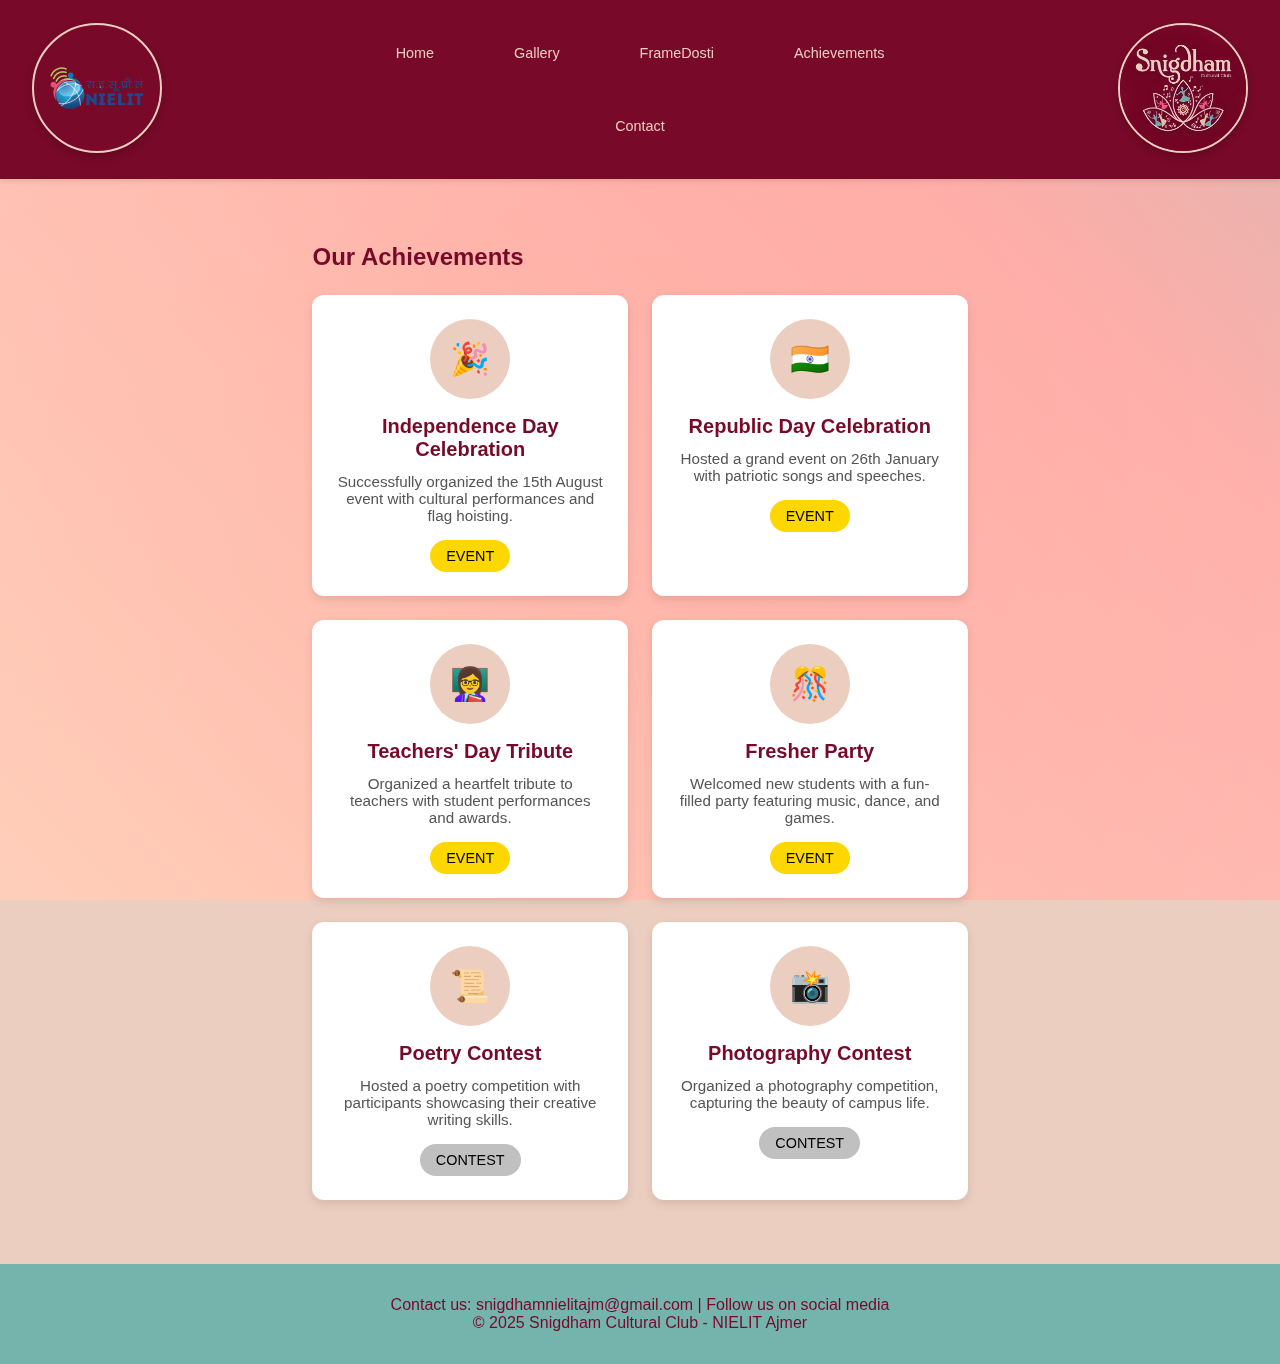
==== achievements.html @ 50a0bdaa "initial setup" ====
<!DOCTYPE html>
<html lang="en">
<head>
    <meta charset="UTF-8">
    <meta name="viewport" content="width=device-width, initial-scale=1.0">
    <title>Achievements - Snigdham Cultural Club</title>
    <link rel="stylesheet" href="style.css">
</head>
<body>
    <header>
        <!-- College Logo on the Left -->
        <div class="college-logo">
            <img src="Picsart_25-02-25_23-54-40-052.png" alt="NIELIT Ajmer Logo" class="logo-img">
        </div>
    
        <!-- Navigation in the Middle -->
        <nav>
            <a href="index.html">Home</a>
            <a href="gallery.html">Gallery</a>
            <a href="framedosti.html">FrameDosti</a>
            <a href="achievements.html">Achievements</a>
            <a href="contact.html">Contact</a>
        </nav>
    
        <!-- Club Logo on the Right -->
        <div class="club-logo">
            <img src="snig.jpeg" alt="Snigdham Cultural Club Logo" class="logo-img">
        </div>
    </header>

    <div class="container">
        <section class="achievements-section">
            <h2>Our Achievements</h2>
            <div class="achievement-grid">
                <!-- Achievement 1: Independence Day Event -->
                <article class="achievement-card">
                    <div class="achievement-icon">🎉</div>
                    <h3>Independence Day Celebration</h3>
                    <p>Successfully organized the 15th August event with cultural performances and flag hoisting.</p>
                    <div class="achievement-badge badge-gold">Event</div>
                </article>

                <!-- Achievement 2: Republic Day Event -->
                <article class="achievement-card">
                    <div class="achievement-icon">🇮🇳</div>
                    <h3>Republic Day Celebration</h3>
                    <p>Hosted a grand event on 26th January with patriotic songs and speeches.</p>
                    <div class="achievement-badge badge-gold">Event</div>
                </article>

                <!-- Achievement 3: Teachers' Day Event -->
                <article class="achievement-card">
                    <div class="achievement-icon">👩‍🏫</div>
                    <h3>Teachers' Day Tribute</h3>
                    <p>Organized a heartfelt tribute to teachers with student performances and awards.</p>
                    <div class="achievement-badge badge-gold">Event</div>
                </article>

                <!-- Achievement 4: Fresher Party -->
                <article class="achievement-card">
                    <div class="achievement-icon">🎊</div>
                    <h3>Fresher Party</h3>
                    <p>Welcomed new students with a fun-filled party featuring music, dance, and games.</p>
                    <div class="achievement-badge badge-gold">Event</div>
                </article>

                <!-- Achievement 5: Poetry Contest -->
                <article class="achievement-card">
                    <div class="achievement-icon">📜</div>
                    <h3>Poetry Contest</h3>
                    <p>Hosted a poetry competition with participants showcasing their creative writing skills.</p>
                    <div class="achievement-badge badge-silver">Contest</div>
                </article>

                <!-- Achievement 6: Photography Contest -->
                <article class="achievement-card">
                    <div class="achievement-icon">📸</div>
                    <h3>Photography Contest</h3>
                    <p>Organized a photography competition, capturing the beauty of campus life.</p>
                    <div class="achievement-badge badge-silver">Contest</div>
                </article>
            </div>
        </section>
    </div>

    <footer>
        <p>Contact us: snigdhamnielitajm@gmail.com | Follow us on social media</p>
        <p>© 2025 Snigdham Cultural Club - NIELIT Ajmer</p>
    </footer>

    <!-- Animated Background -->
    <div class="animated-bg"></div>
</body>
</html>
---- style.css ----
/* General Styles */
:root {
    --primary-bg: #EBCEBF;
    --primary-text: #780929;
    --secondary-bg: #FAFDEA;
    --secondary-text: #162C41;
    --accent-1: #75B3AD;
    --accent-2: #3E95A6;
}

* {
    margin: 0;
    padding: 0;
    box-sizing: border-box;
    font-family: 'Arial', sans-serif;
    transition: all 0.3s ease;
}

/* Base Styles */
body {
    background-color: var(--primary-bg);
    color: var(--primary-text);
    min-height: 100vh;
    display: flex;
    flex-direction: column;
}

/* Framedosti Theme */
body.framedosti {
    background-color: var(--secondary-bg);
    color: var(--secondary-text);
}

/* Header Styles */
/* Header Layout */
/* Header Layout */
header {
    display: flex;
    justify-content: space-between;
    align-items: center;
    padding: 1rem 2rem;
    background-color: var(--primary-text);
    color: var(--primary-bg);
    box-shadow: 0 2px 5px rgba(0, 0, 0, 0.1);
}

/* College Logo (Left Side) */
.college-logo {
    flex: 1;
    text-align: left;
}

/* Club Logo (Right Side) */
.club-logo {
    flex: 1;
    text-align: right;
}

/* Navigation Styles */
nav {
    flex: 2;
    display: flex;
    justify-content: center;
    gap: 1rem; /* Adjust gap between links */
    flex-wrap: nowrap; /* Prevent wrapping to next line */
    padding: 0 1rem; /* Add padding to prevent overflow */
}

nav a {
    color: var(--primary-bg);
    text-decoration: none;
    padding: 0.5rem 1rem;
    border-radius: 25px;
    transition: background-color 0.3s ease;
    white-space: nowrap; /* Prevent text wrapping */
    font-size: 0.9rem; /* Adjust font size if needed */
}

nav a:hover {
    background-color: rgba(255, 255, 255, 0.1);
}

/* Responsive Adjustments */
@media (max-width: 768px) {
    header {
        flex-direction: column;
        align-items: center;
        padding: 1rem;
    }

    .college-logo, .club-logo {
        text-align: center;
        margin-bottom: 1rem;
    }

    .logo-img {
        width: 60px;
        height: 60px;
    }

    nav {
        gap: 0.5rem; /* Reduce gap for smaller screens */
        padding: 0;
    }

    nav a {
        font-size: 0.8rem; /* Reduce font size for smaller screens */
        padding: 0.5rem;
    }
}

@media (max-width: 480px) {
    nav a {
        font-size: 0.75rem; /* Further reduce font size for mobile */
        padding: 0.3rem;
    }
}
/* College Logo (Left Side) */
.college-logo {
    flex: 1;
    text-align: left;
}

/* Club Logo (Right Side) */
.club-logo {
    flex: 1;
    text-align: right;
}

/* Logo Image Styles */
.logo-img {
    width: 130px; /* Adjust size as needed */
    height: 130px; /* Adjust size as needed */
    border-radius: 50%; /* Makes it circular */
    object-fit: cover;
    border: 2px solid var(--primary-bg); /* Border color matches theme */
}

/* Navigation Styles */
nav {
    flex: 2;
    display: flex;
    justify-content: center;
    gap: 1.5rem;
    flex-wrap: wrap;
}

nav a {
    color: var(--primary-bg);
    text-decoration: none;
    padding: 0.5rem 1rem;
    border-radius: 25px;
    transition: background-color 0.3s ease;
}

nav a:hover {
    background-color: rgba(255, 255, 255, 0.1);
}
nav a.active {
    background-color: rgb(24, 24, 24);
    font-weight: bold;
}
/* Responsive Adjustments */
@media (max-width: 768px) {
    header {
        flex-direction: column;
        align-items: center;
        padding: 1rem;
    }

    .college-logo, .club-logo {
        text-align: center;
        margin-bottom: 1rem;
    }

    .logo-img {
        width: 60px;
        height: 60px;
    }

    nav {
        gap: 1rem;
    }
}

body.framedosti header {
    background-color: var(--secondary-text);
    color: var(--secondary-bg);
}

/* Navigation */
nav {
    background-color: var(--primary-text);
    padding: 1rem;
    display: flex;
    justify-content: center;
    gap: 2rem;
    flex-wrap: wrap;
}


body.framedosti nav {
    background-color: var(--secondary-text);
}

nav a {
    color: var(--primary-bg);
    text-decoration: none;
    padding: 0.8rem 1.5rem;
    border-radius: 25px;
    position: relative;
    overflow: hidden;
}

nav a::before {
    content: '';
    position: absolute;
    top: 0;
    left: -100%;
    width: 100%;
    height: 100%;
    background: rgba(255, 255, 255, 0.1);
    transition: left 0.3s ease;
}

nav a:hover::before {
    left: 0;
}

body.framedosti nav a {
    color: var(--secondary-bg);
}

/* Main Content */
.container {
    flex: 1;
    max-width: 1200px;
    margin: 2rem auto;
    padding: 0 1.5rem;
}

.section {
    background: rgba(255, 255, 255, 0.9);
    padding: 2rem;
    margin-bottom: 2rem;
    border-radius: 15px;
    box-shadow: 0 4px 15px rgba(0, 0, 0, 0.1);
    transform: translateY(0);
}

.section:hover {
    transform: translateY(-5px);
    box-shadow: 0 8px 25px rgba(0, 0, 0, 0.15);
}

/* Activity Grid */
.activity-grid {
    display: grid;
    grid-template-columns: repeat(auto-fit, minmax(250px, 1fr));
    gap: 1.5rem;
    margin-top: 1rem;
}

.activity-card {
    background: white;
    padding: 1.5rem;
    border-radius: 12px;
    text-align: center;
    box-shadow: 0 4px 10px rgba(0, 0, 0, 0.1);
    transition: transform 0.3s ease, box-shadow 0.3s ease;
}

.activity-card:hover {
    transform: translateY(-5px);
    box-shadow: 0 6px 15px rgba(0, 0, 0, 0.15);
}

.activity-icon {
    font-size: 2.5rem;
    margin-bottom: 1rem;
}

.activity-card h3 {
    font-size: 1.25rem;
    margin-bottom: 0.75rem;
    color: var(--primary-text);
}

.activity-card p {
    font-size: 0.95rem;
    color: #555;
}

/* Gallery Grid */
.gallery-grid {
    display: grid;
    grid-template-columns: repeat(auto-fit, minmax(250px, 1fr));
    gap: 1.5rem;
    margin-top: 1rem;
}

.gallery-item {
    background: white;
    padding: 1.5rem;
    border-radius: 12px;
    text-align: center;
    box-shadow: 0 4px 10px rgba(0, 0, 0, 0.1);
    transition: transform 0.3s ease, box-shadow 0.3s ease;
}

.gallery-item:hover {
    transform: translateY(-5px);
    box-shadow: 0 6px 15px rgba(0, 0, 0, 0.15);
}

.gallery-item img {
    width: 100%;
    height: 200px;
    object-fit: cover;
    border-radius: 8px;
    margin-bottom: 1rem;
}

/* Achievements Section */
.achievements-section {
    padding: 2rem 0;
}

.achievement-grid {
    display: grid;
    grid-template-columns: repeat(auto-fit, minmax(300px, 1fr));
    gap: 1.5rem;
    margin-top: 1.5rem;
}

.achievement-card {
    background: white;
    padding: 1.5rem;
    border-radius: 12px;
    text-align: center;
    box-shadow: 0 4px 10px rgba(0, 0, 0, 0.1);
    transition: transform 0.3s ease, box-shadow 0.3s ease;
}

.achievement-card:hover {
    transform: translateY(-5px);
    box-shadow: 0 6px 15px rgba(0, 0, 0, 0.15);
}

.achievement-icon {
    width: 80px;
    height: 80px;
    margin: 0 auto 1rem;
    display: flex;
    align-items: center;
    justify-content: center;
    background: var(--primary-bg);
    border-radius: 50%;
    font-size: 2rem;
    color: var(--primary-text);
}

.achievement-card h3 {
    font-size: 1.25rem;
    margin-bottom: 0.75rem;
    color: var(--primary-text);
}

.achievement-card p {
    font-size: 0.95rem;
    color: #555;
    margin-bottom: 1rem;
}

.achievement-badge {
    display: inline-block;
    padding: 0.5rem 1rem;
    border-radius: 20px;
    font-size: 0.9rem;
    font-weight: 500;
    text-transform: uppercase;
}

.badge-gold { background: #FFD700; color: #000; }
.badge-silver { background: #C0C0C0; color: #000; }
.badge-bronze { background: #CD7F32; color: #fff; }

/* Buttons */
.btn {
    background: var(--primary-text);
    color: var(--primary-bg);
    padding: 0.8rem 2rem;
    border-radius: 30px;
    border: none;
    cursor: pointer;
    text-transform: uppercase;
    letter-spacing: 1px;
}

body.framedosti .btn {
    background: var(--secondary-text);
    color: var(--secondary-bg);
}

.btn:hover {
    transform: scale(1.05);
    box-shadow: 0 4px 15px rgba(0, 0, 0, 0.2);
}

/* Footer */
footer {
    background: var(--accent-1);
    color: var(--primary-text);
    text-align: center;
    padding: 2rem;
    margin-top: auto;
}

body.framedosti footer {
    background: var(--accent-2);
    color: var(--secondary-text);
}

/* Framedosti Special Elements */
.framedosti-feature {
    border-left: 4px solid var(--secondary-text);
    padding-left: 1.5rem;
    margin: 2rem 0;
}

.framedosti-badge {
    background: var(--secondary-text);
    color: var(--secondary-bg);
    padding: 0.5rem 1rem;
    border-radius: 20px;
    display: inline-block;
    margin: 0.5rem;
}

/* Media Queries */
@media (max-width: 768px) {
    .container {
        padding: 0 1rem;
    }
    
    nav {
        gap: 1rem;
        padding: 0.5rem;
    }
    
    .section {
        padding: 1.5rem;
    }
    
    .gallery-item img {
        height: 180px;
    }
}

/* Animations */
@keyframes fadeIn {
    from { opacity: 0; transform: translateY(20px); }
    to { opacity: 1; transform: translateY(0); }
}

.section {
    animation: fadeIn 0.6s ease-out;
}
body {
    position: relative;
    overflow-x: hidden;
}

/* Animated Gradient Background */
.animated-bg {
    position: fixed;
    top: 0;
    left: 0;
    width: 100%;
    height: 100%;
    z-index: -1;
    background: linear-gradient(
        45deg,
        #EBCEBF,
        #FFD3B6,
        #FFAAA5,
        #75B3AD,
        #3E95A6
    );
    background-size: 400% 400%;
    animation: gradientFlow 15s ease infinite;
}

@keyframes gradientFlow {
    0% { background-position: 0% 50%; }
    50% { background-position: 100% 50%; }
    100% { background-position: 0% 50%; }
}

/* Add blur effect overlay */
.animated-bg::after {
    content: '';
    position: absolute;
    width: 100%;
    height: 100%;
    background: radial-gradient(circle, transparent 20%, rgba(255,255,255,0.1) 100%);
}
.content-wrapper {
    position: relative;
    z-index: 1;
    background: rgba(255, 255, 255, 0.9); /* Optional overlay */
}
/* JavaScript code removed */
/* Modify gradient colors */
.floating-element {
    position: absolute;
    background: rgba(255,255,255,0.1);
    border-radius: 50%;
    animation: float 20s infinite linear;
}

@keyframes float {
    0% { transform: translateY(0) rotate(0deg); }
    100% { transform: translateY(-100vh) rotate(360deg); }
}
.logo-img:hover {
    transform: scale(1.1);
    transition: transform 0.3s ease;
}
.logo-img {
    box-shadow: 0 4px 10px rgba(0, 0, 0, 0.2);
}
.logo-img:hover {
    transform: scale(1.1);
    transition: transform 0.3s ease;
}
.logo-img {
    box-shadow: 0 4px 10px rgba(0, 0, 0, 0.2);
}
/* Coordinators Section */
.coordinators-container {
    display: flex;
    flex-direction: column;
    gap: 2rem;
    margin: 2rem 0;
}

.coordinator-profile {
    display: flex;
    flex-direction: column;
    align-items: center;
    text-align: center;
    padding: 2rem;
    background: rgba(255, 255, 255, 0.95);
    border-radius: 15px;
    box-shadow: 0 4px 15px rgba(0,0,0,0.1);
}

.coordinator-photo {
    width: 200px;
    height: 200px;
    border-radius: 50%;
    overflow: hidden;
    margin-bottom: 1.5rem;
    border: 4px solid var(--primary-text);
}

.coordinator-photo img {
    width: 100%;
    height: 100%;
    object-fit: cover;
}

.coordinator-details h3 {
    color: var(--primary-text);
    margin-bottom: 0.5rem;
}

.role {
    color: #666;
    font-weight: 600;
    margin-bottom: 1rem;
}

.bio {
    color: #444;
    line-height: 1.6;
    max-width: 600px;
}

/* Contact Section */
.contact-section {
    margin-top: 3rem;
    padding: 2rem;
    background: rgba(255, 255, 255, 0.95);
    border-radius: 15px;
}

.contact-wrapper {
    display: grid;
    grid-template-columns: 1fr 1fr;
    gap: 3rem;
    margin-top: 1.5rem;
}

.contact-info {
    padding-right: 2rem;
}

.social-links {
    display: flex;
    flex-direction: column;
    gap: 1rem;
    margin-top: 2rem;
}

.social-icon {
    color: var(--primary-text);
    text-decoration: none;
    display: flex;
    align-items: center;
    gap: 0.5rem;
    transition: transform 0.3s ease;
}

.social-icon:hover {
    transform: translateX(10px);
}

/* Responsive Design */
@media (max-width: 768px) {
    .contact-wrapper {
        grid-template-columns: 1fr;
    }
    
    .coordinator-profile {
        padding: 1.5rem;
    }
    
    .coordinator-photo {
        width: 150px;
        height: 150px;
    }
}

@media (max-width: 480px) {
    .coordinators-container {
        gap: 1.5rem;
    }
    
    .coordinator-profile {
        padding: 1rem;
    }
}
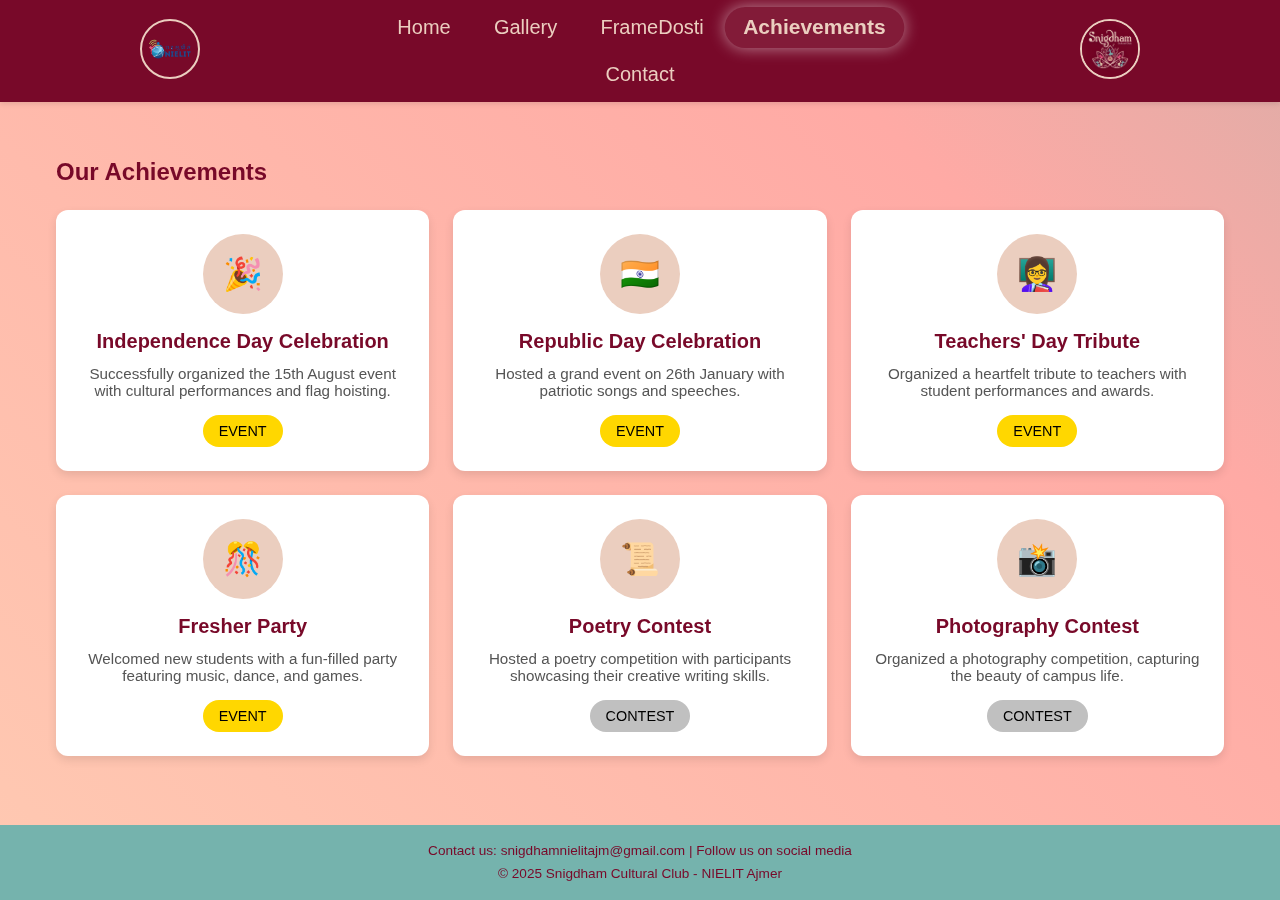
==== commit a44844c3: "navigation update" ====
--- a/achievements.html
+++ b/achievements.html
@@ -18,7 +18,7 @@
             <a href="index.html">Home</a>
             <a href="gallery.html">Gallery</a>
             <a href="framedosti.html">FrameDosti</a>
-            <a href="achievements.html">Achievements</a>
+            <a href="achievements.html" class="active">Achievements</a>
             <a href="contact.html">Contact</a>
         </nav>
     
--- a/style.css
+++ b/style.css
@@ -16,7 +16,6 @@
     transition: all 0.3s ease;
 }
 
-/* Base Styles */
 body {
     background-color: var(--primary-bg);
     color: var(--primary-text);
@@ -25,35 +24,47 @@
     flex-direction: column;
 }
 
-/* Framedosti Theme */
+/* FrameDosti Theme (No Color Changes) */
 body.framedosti {
     background-color: var(--secondary-bg);
     color: var(--secondary-text);
 }
 
 /* Header Styles */
-/* Header Layout */
-/* Header Layout */
 header {
     display: flex;
     justify-content: space-between;
     align-items: center;
-    padding: 1rem 2rem;
-    background-color: var(--primary-text);
+    padding: 0.5rem 1rem;
+    background-color: var(--primary-text); /* Default header color */
     color: var(--primary-bg);
+    min-height: 60px; /* Reduced height */
     box-shadow: 0 2px 5px rgba(0, 0, 0, 0.1);
 }
 
-/* College Logo (Left Side) */
-.college-logo {
-    flex: 1;
-    text-align: left;
-}
-
-/* Club Logo (Right Side) */
+/* FrameDosti Header Color (No Changes) */
+body.framedosti header {
+    background-color: var(--secondary-text); /* Keep FrameDosti header color */
+    color: var(--secondary-bg);
+}
+
+.college-logo,
 .club-logo {
     flex: 1;
-    text-align: right;
+    text-align: center;
+}
+
+.logo-img {
+    width: 60px; /* Reduced logo size */
+    height: 60px;
+    border-radius: 50%;
+    object-fit: cover;
+    border: 2px solid var(--primary-bg);
+    transition: transform 0.3s ease;
+}
+
+.logo-img:hover {
+    transform: scale(1.1);
 }
 
 /* Navigation Styles */
@@ -61,196 +72,152 @@
     flex: 2;
     display: flex;
     justify-content: center;
-    gap: 1rem; /* Adjust gap between links */
-    flex-wrap: nowrap; /* Prevent wrapping to next line */
-    padding: 0 1rem; /* Add padding to prevent overflow */
+    gap: 0.5rem;
+    flex-wrap: wrap;
+    padding: 0 0.5rem;
+}
+
+nav a {
+    position: relative;
+    overflow: hidden;
+}
+
+nav a::after {
+    content: "";
+    position: absolute;
+    left: 50%;
+    bottom: 0;
+    width: 0;
+    height: 3px;
+    background: var(--primary-bg);
+    transition: width 0.3s ease, left 0.3s ease;
+}
+
+nav a:hover::after {
+    width: 100%;
+    left: 0;
 }
 
 nav a {
     color: var(--primary-bg);
     text-decoration: none;
-    padding: 0.5rem 1rem;
+    padding: 0.5rem 1.1rem;
     border-radius: 25px;
+    font-size: 1.25rem;
+    white-space: nowrap;
     transition: background-color 0.3s ease;
-    white-space: nowrap; /* Prevent text wrapping */
-    font-size: 0.9rem; /* Adjust font size if needed */
 }
 
 nav a:hover {
     background-color: rgba(255, 255, 255, 0.1);
 }
 
-/* Responsive Adjustments */
+nav a.active {
+    background-color: rgba(255, 255, 255, 0.349);
+    font-weight: bold;
+}
+
+/* FrameDosti Navigation Color (No Changes) */
+body.framedosti nav a {
+    color: var(--secondary-bg);
+}
+
+nav a.active {
+    background-color: rgba(255, 255, 255, 0.075); /* Light transparent background */
+    color: var(--primary-bg);
+    font-weight: bold;
+    border-radius: 25px;
+    box-shadow: 0 0 15px rgba(255, 255, 255, 0.5); /* Initial glow */
+    transform: scale(1.05);
+    transition: background-color 0.3s ease, box-shadow 0.3s ease, transform 0.3s ease;
+    animation: glowEffect 1.5s infinite alternate ease-in-out;
+}
+
+
+/* Mobile Header Adjustments */
 @media (max-width: 768px) {
     header {
-        flex-direction: column;
-        align-items: center;
-        padding: 1rem;
-    }
-
-    .college-logo, .club-logo {
-        text-align: center;
-        margin-bottom: 1rem;
+        width: 100%;
+    max-width: 100vw; /* Ensure full viewport width */
+    overflow: hidden;
+        flex-direction: row;
+        flex-wrap: wrap;
+        padding: 0.5rem;
+        min-height: 50px; /* Smaller mobile height */
+    }
+
+    .college-logo,
+    .club-logo {
+        flex: 0 1 auto;
     }
 
     .logo-img {
-        width: 60px;
-        height: 60px;
+        width: 40px; /* Smaller mobile logos */
+        height: 40px;
     }
 
     nav {
-        gap: 0.5rem; /* Reduce gap for smaller screens */
-        padding: 0;
+        order: 3;
+        flex: 1 1 100%;
+        padding: 0.5rem 0;
+        gap: 0.3rem;
     }
 
     nav a {
-        font-size: 0.8rem; /* Reduce font size for smaller screens */
-        padding: 0.5rem;
-    }
+        font-size: 1.0rem;
+        padding: 0.25rem 0.5rem;
+    }
+}
+
+/* Footer Styles */
+footer {
+    background: var(--accent-1);
+    color: var(--primary-text);
+    text-align: center;
+    padding: 0.8rem 1rem; /* Reduced padding */
+    margin-top: auto;
+    font-size: 0.85rem;
+}
+
+body.framedosti footer {
+    background: var(--accent-2);
+    color: var(--secondary-text);
+}
+
+footer p {
+    margin: 0.3rem 0;
+    line-height: 1.3;
 }
 
 @media (max-width: 480px) {
-    nav a {
-        font-size: 0.75rem; /* Further reduce font size for mobile */
-        padding: 0.3rem;
-    }
-}
-/* College Logo (Left Side) */
-.college-logo {
-    flex: 1;
-    text-align: left;
-}
-
-/* Club Logo (Right Side) */
-.club-logo {
-    flex: 1;
-    text-align: right;
-}
-
-/* Logo Image Styles */
-.logo-img {
-    width: 130px; /* Adjust size as needed */
-    height: 130px; /* Adjust size as needed */
-    border-radius: 50%; /* Makes it circular */
-    object-fit: cover;
-    border: 2px solid var(--primary-bg); /* Border color matches theme */
-}
-
-/* Navigation Styles */
-nav {
-    flex: 2;
-    display: flex;
-    justify-content: center;
-    gap: 1.5rem;
-    flex-wrap: wrap;
-}
-
-nav a {
-    color: var(--primary-bg);
-    text-decoration: none;
-    padding: 0.5rem 1rem;
-    border-radius: 25px;
-    transition: background-color 0.3s ease;
-}
-
-nav a:hover {
-    background-color: rgba(255, 255, 255, 0.1);
-}
-nav a.active {
-    background-color: rgb(24, 24, 24);
-    font-weight: bold;
-}
-/* Responsive Adjustments */
-@media (max-width: 768px) {
-    header {
-        flex-direction: column;
-        align-items: center;
-        padding: 1rem;
-    }
-
-    .college-logo, .club-logo {
-        text-align: center;
-        margin-bottom: 1rem;
-    }
-
-    .logo-img {
-        width: 60px;
-        height: 60px;
-    }
-
-    nav {
-        gap: 1rem;
-    }
-}
-
-body.framedosti header {
-    background-color: var(--secondary-text);
-    color: var(--secondary-bg);
-}
-
-/* Navigation */
-nav {
-    background-color: var(--primary-text);
-    padding: 1rem;
-    display: flex;
-    justify-content: center;
-    gap: 2rem;
-    flex-wrap: wrap;
-}
-
-
-body.framedosti nav {
-    background-color: var(--secondary-text);
-}
-
-nav a {
-    color: var(--primary-bg);
-    text-decoration: none;
-    padding: 0.8rem 1.5rem;
-    border-radius: 25px;
-    position: relative;
-    overflow: hidden;
-}
-
-nav a::before {
-    content: '';
-    position: absolute;
-    top: 0;
-    left: -100%;
-    width: 100%;
-    height: 100%;
-    background: rgba(255, 255, 255, 0.1);
-    transition: left 0.3s ease;
-}
-
-nav a:hover::before {
-    left: 0;
-}
-
-body.framedosti nav a {
-    color: var(--secondary-bg);
-}
-
-/* Main Content */
+    footer {
+        padding: 0.6rem;
+        font-size: 0.75rem;
+    }
+}
+
+/* Main Content Styles */
 .container {
     flex: 1;
     max-width: 1200px;
-    margin: 2rem auto;
-    padding: 0 1.5rem;
+    margin: 1.5rem auto;
+    padding: 0 1rem;
+    width: 100%; /* Added for full-width foundation */
 }
 
 .section {
-    background: rgba(255, 255, 255, 0.9);
-    padding: 2rem;
-    margin-bottom: 2rem;
+    background: rgba(255, 255, 255, 0.95);
+    padding: 1.5rem;
+    margin-bottom: 1.5rem;
     border-radius: 15px;
-    box-shadow: 0 4px 15px rgba(0, 0, 0, 0.1);
-    transform: translateY(0);
-}
-
-.section:hover {
-    transform: translateY(-5px);
-    box-shadow: 0 8px 25px rgba(0, 0, 0, 0.15);
+    box-shadow: 0 4px 10px rgba(0, 0, 0, 0.1);
+}
+
+.section h2 {
+    font-size: 1.8rem;
+    margin-bottom: 1.5rem;
+    color: var(--primary-text);
+    text-align: center;
 }
 
 /* Activity Grid */
@@ -278,6 +245,7 @@
 .activity-icon {
     font-size: 2.5rem;
     margin-bottom: 1rem;
+    color: var(--accent-2);
 }
 
 .activity-card h3 {
@@ -321,85 +289,17 @@
     margin-bottom: 1rem;
 }
 
-/* Achievements Section */
-.achievements-section {
-    padding: 2rem 0;
-}
-
-.achievement-grid {
-    display: grid;
-    grid-template-columns: repeat(auto-fit, minmax(300px, 1fr));
-    gap: 1.5rem;
-    margin-top: 1.5rem;
-}
-
-.achievement-card {
-    background: white;
-    padding: 1.5rem;
-    border-radius: 12px;
-    text-align: center;
-    box-shadow: 0 4px 10px rgba(0, 0, 0, 0.1);
-    transition: transform 0.3s ease, box-shadow 0.3s ease;
-}
-
-.achievement-card:hover {
-    transform: translateY(-5px);
-    box-shadow: 0 6px 15px rgba(0, 0, 0, 0.15);
-}
-
-.achievement-icon {
-    width: 80px;
-    height: 80px;
-    margin: 0 auto 1rem;
-    display: flex;
-    align-items: center;
-    justify-content: center;
-    background: var(--primary-bg);
-    border-radius: 50%;
-    font-size: 2rem;
-    color: var(--primary-text);
-}
-
-.achievement-card h3 {
-    font-size: 1.25rem;
-    margin-bottom: 0.75rem;
-    color: var(--primary-text);
-}
-
-.achievement-card p {
-    font-size: 0.95rem;
-    color: #555;
-    margin-bottom: 1rem;
-}
-
-.achievement-badge {
-    display: inline-block;
-    padding: 0.5rem 1rem;
-    border-radius: 20px;
-    font-size: 0.9rem;
-    font-weight: 500;
-    text-transform: uppercase;
-}
-
-.badge-gold { background: #FFD700; color: #000; }
-.badge-silver { background: #C0C0C0; color: #000; }
-.badge-bronze { background: #CD7F32; color: #fff; }
-
 /* Buttons */
 .btn {
     background: var(--primary-text);
     color: var(--primary-bg);
-    padding: 0.8rem 2rem;
+    padding: 0.8rem 1.5rem;
     border-radius: 30px;
     border: none;
     cursor: pointer;
     text-transform: uppercase;
     letter-spacing: 1px;
-}
-
-body.framedosti .btn {
-    background: var(--secondary-text);
-    color: var(--secondary-bg);
+    transition: transform 0.3s ease;
 }
 
 .btn:hover {
@@ -407,71 +307,7 @@
     box-shadow: 0 4px 15px rgba(0, 0, 0, 0.2);
 }
 
-/* Footer */
-footer {
-    background: var(--accent-1);
-    color: var(--primary-text);
-    text-align: center;
-    padding: 2rem;
-    margin-top: auto;
-}
-
-body.framedosti footer {
-    background: var(--accent-2);
-    color: var(--secondary-text);
-}
-
-/* Framedosti Special Elements */
-.framedosti-feature {
-    border-left: 4px solid var(--secondary-text);
-    padding-left: 1.5rem;
-    margin: 2rem 0;
-}
-
-.framedosti-badge {
-    background: var(--secondary-text);
-    color: var(--secondary-bg);
-    padding: 0.5rem 1rem;
-    border-radius: 20px;
-    display: inline-block;
-    margin: 0.5rem;
-}
-
-/* Media Queries */
-@media (max-width: 768px) {
-    .container {
-        padding: 0 1rem;
-    }
-    
-    nav {
-        gap: 1rem;
-        padding: 0.5rem;
-    }
-    
-    .section {
-        padding: 1.5rem;
-    }
-    
-    .gallery-item img {
-        height: 180px;
-    }
-}
-
-/* Animations */
-@keyframes fadeIn {
-    from { opacity: 0; transform: translateY(20px); }
-    to { opacity: 1; transform: translateY(0); }
-}
-
-.section {
-    animation: fadeIn 0.6s ease-out;
-}
-body {
-    position: relative;
-    overflow-x: hidden;
-}
-
-/* Animated Gradient Background */
+/* Gradient Animation for FrameDosti Page */
 .animated-bg {
     position: fixed;
     top: 0;
@@ -497,45 +333,112 @@
     100% { background-position: 0% 50%; }
 }
 
-/* Add blur effect overlay */
-.animated-bg::after {
-    content: '';
-    position: absolute;
+/* Responsive Adjustments */
+@media (max-width: 768px) {
+    .container {
+        padding: 0 1rem;
+    }
+
+    .section {
+        padding: 1rem;
+    }
+
+    .activity-grid,
+    .gallery-grid {
+        gap: 1rem;
+    }
+
+    .activity-card,
+    .gallery-item {
+        padding: 1rem;
+    }
+}
+
+@media (max-width: 480px) {
+    .section h2 {
+        font-size: 1.5rem;
+    }
+
+    .activity-card h3,
+    .gallery-item h3 {
+        font-size: 1.1rem;
+    }
+
+    .activity-card p,
+    .gallery-item p {
+        font-size: 0.85rem;
+    }
+}
+/* Contact Section */
+.contact-section {
     width: 100%;
-    height: 100%;
-    background: radial-gradient(circle, transparent 20%, rgba(255,255,255,0.1) 100%);
-}
-.content-wrapper {
-    position: relative;
-    z-index: 1;
-    background: rgba(255, 255, 255, 0.9); /* Optional overlay */
-}
-/* JavaScript code removed */
-/* Modify gradient colors */
-.floating-element {
-    position: absolute;
-    background: rgba(255,255,255,0.1);
-    border-radius: 50%;
-    animation: float 20s infinite linear;
-}
-
-@keyframes float {
-    0% { transform: translateY(0) rotate(0deg); }
-    100% { transform: translateY(-100vh) rotate(360deg); }
-}
-.logo-img:hover {
-    transform: scale(1.1);
+    max-width: 1200px; /* Match container width */
+    margin: 0 auto; /* Center align */
+    padding: 2rem 1rem;
+    margin-top: 3rem;
+    padding: 2rem;
+    background: rgba(255, 255, 255, 0.95);
+    border-radius: 15px;
+}
+
+.contact-wrapper {
+     grid-template-columns: 1fr;
+    max-width: 800px; /* Constrain form width */
+    margin: 0 auto; /* Center align */
+    display: grid;
+    grid-template-columns: 1fr 1fr;
+    gap: 3rem;
+    margin-top: 1.5rem;
+}
+
+.contact-info {
+    padding-right: 2rem;
+}
+
+.social-links {
+    display: flex;
+    flex-direction: column;
+    gap: 1rem;
+    margin-top: 2rem;
+}
+
+.social-icon {
+    color: var(--primary-text);
+    text-decoration: none;
+    display: flex;
+    align-items: center;
+    gap: 0.5rem;
     transition: transform 0.3s ease;
 }
-.logo-img {
-    box-shadow: 0 4px 10px rgba(0, 0, 0, 0.2);
-}
-.logo-img:hover {
-    transform: scale(1.1);
-    transition: transform 0.3s ease;
-}
-.logo-img {
-    box-shadow: 0 4px 10px rgba(0, 0, 0, 0.2);
+
+.social-icon:hover {
+    transform: translateX(10px);
+}
+
+/* Responsive Design */
+@media (max-width: 768px) {
+    .contact-wrapper {
+        grid-template-columns: 1fr;
+    }
+    
+    .coordinator-profile {
+        padding: 1.5rem;
+    }
+    
+    .coordinator-photo {
+        width: 150px;
+        height: 150px;
+    }
+}
+
+@media (max-width: 480px) {
+    .coordinators-container {
+        gap: 1.5rem;
+    }
+    
+    .coordinator-profile {
+        padding: 1rem;
+    }
 }
 /* Coordinators Section */
 .coordinators-container {
@@ -652,3 +555,78 @@
         padding: 1rem;
     }
 }
+/* Achievements Section */
+.achievements-section {
+    padding: 2rem 0;
+}
+
+.achievement-grid {
+    display: grid;
+    grid-template-columns: repeat(auto-fit, minmax(300px, 1fr));
+    gap: 1.5rem;
+    margin-top: 1.5rem;
+}
+
+.achievement-card {
+    background: white;
+    padding: 1.5rem;
+    border-radius: 12px;
+    text-align: center;
+    box-shadow: 0 4px 10px rgba(0, 0, 0, 0.1);
+    transition: transform 0.3s ease, box-shadow 0.3s ease;
+}
+
+.achievement-card:hover {
+    transform: translateY(-5px);
+    box-shadow: 0 6px 15px rgba(0, 0, 0, 0.15);
+}
+
+.achievement-icon {
+    width: 80px;
+    height: 80px;
+    margin: 0 auto 1rem;
+    display: flex;
+    align-items: center;
+    justify-content: center;
+    background: var(--primary-bg);
+    border-radius: 50%;
+    font-size: 2rem;
+    color: var(--primary-text);
+}
+
+.achievement-card h3 {
+    font-size: 1.25rem;
+    margin-bottom: 0.75rem;
+    color: var(--primary-text);
+}
+
+.achievement-card p {
+    font-size: 0.95rem;
+    color: #555;
+    margin-bottom: 1rem;
+}
+
+.achievement-badge {
+    display: inline-block;
+    padding: 0.5rem 1rem;
+    border-radius: 20px;
+    font-size: 0.9rem;
+    font-weight: 500;
+    text-transform: uppercase;
+}
+
+.badge-gold { background: #FFD700; color: #000; }
+.badge-silver { background: #C0C0C0; color: #000; }
+.badge-bronze { background: #CD7F32; color: #fff; }
+
+/* Buttons */
+.btn {
+    background: var(--primary-text);
+    color: var(--primary-bg);
+    padding: 0.8rem 2rem;
+    border-radius: 30px;
+    border: none;
+    cursor: pointer;
+    text-transform: uppercase;
+    letter-spacing: 1px;
+}